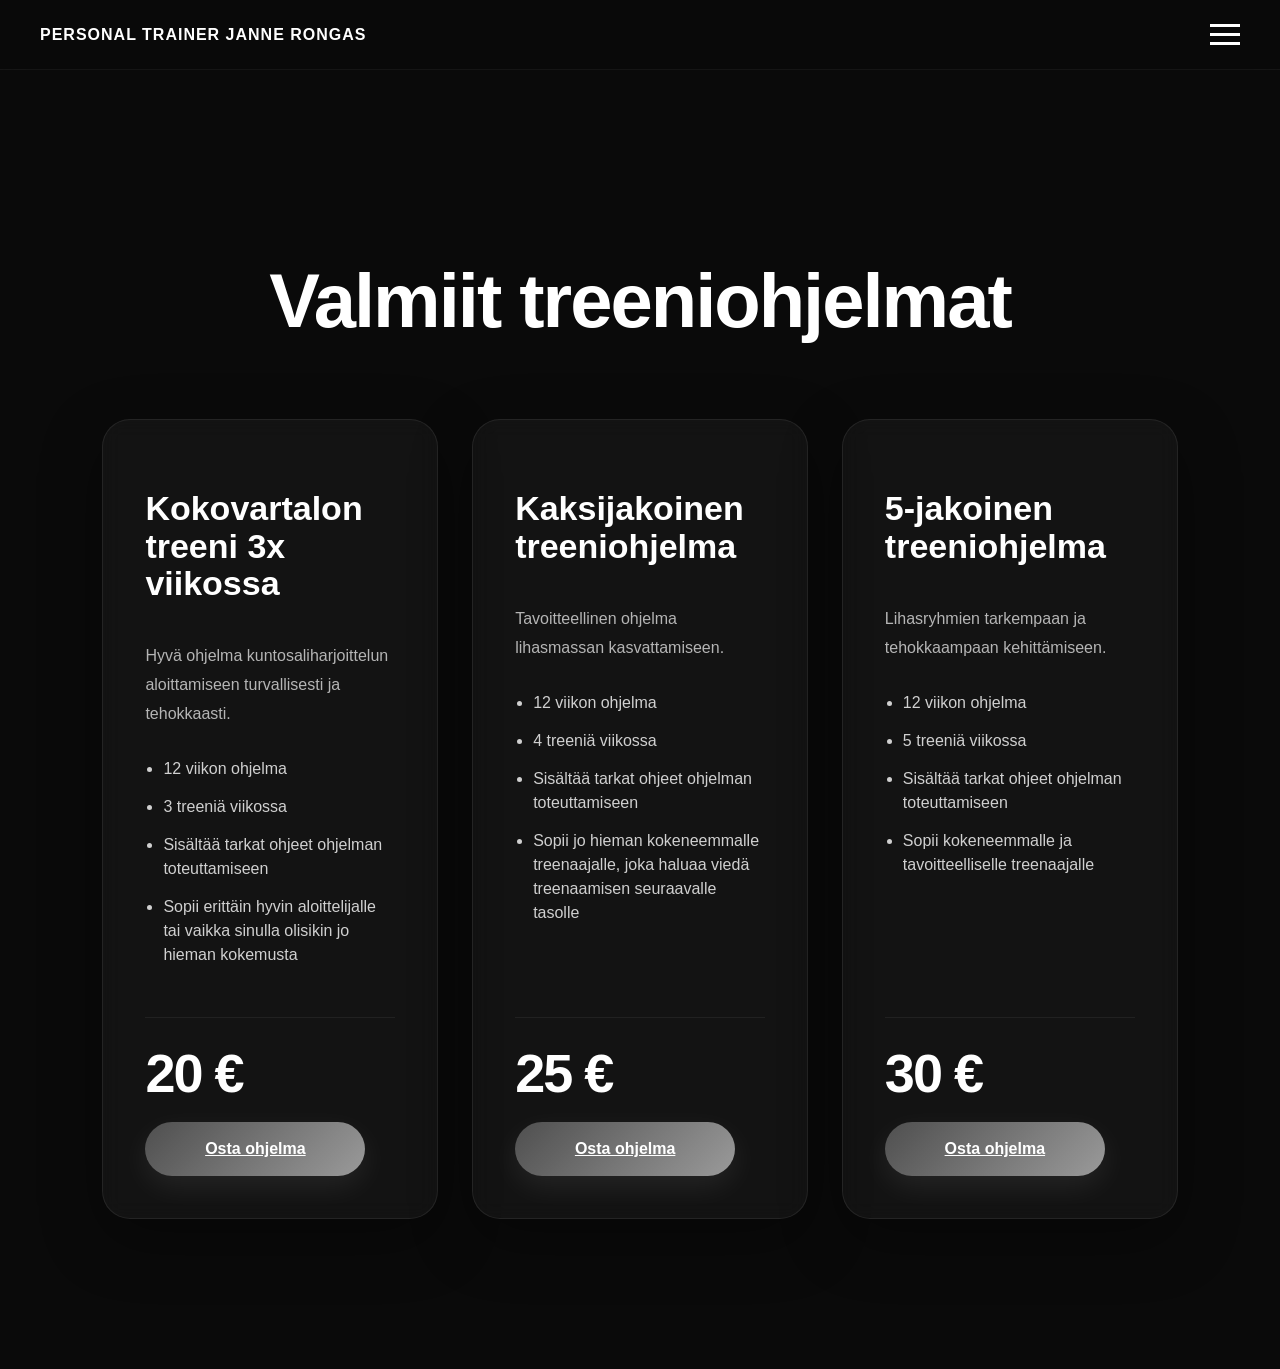
==== treeniohjelmat.html @ a97bdfe2 "Add files via upload" ====
<!DOCTYPE html>
<html lang="fi">
<head>
    <meta charset="UTF-8">
    <meta name="viewport" content="width=device-width, initial-scale=1.0">
    <title>Treeniohjelmat | Janne Rongas</title>

    <link href="https://fonts.googleapis.com/css2?family=Poppins:wght@300;400;500;600;700&display=swap" rel="stylesheet">
    <link rel="stylesheet" href="style.css">
</head>

<body>

<header class="navbar">
    <div class="logo">PERSONAL TRAINER JANNE RONGAS</div>

    <div class="menu-btn" onclick="toggleMenu()">
        <span></span>
        <span></span>
        <span></span>
    </div>

    <nav class="overlay-menu">
        <a href="index.html">Etusivu</a>
        <a href="hinnasto.html">Hinnasto</a>
        <a href="treeniohjelmat.html">Treeniohjelmat</a>
        <a href="ruokavaliot.html">Ruokavaliot</a>
        <a href="yhteystiedot.html">Yhteystiedot</a>
    </nav>
</header>

<main class="subpage">

<section class="programs-page">

    <div class="page-header fade-up">
        <p class="section-tag"></p>
        <h1>Valmiit treeniohjelmat</h1>
    </div>

    <div class="programs-grid">

        <div class="program-card fade-up">
            <h2>Kokovartalon treeni 3x viikossa</h2>
            <p>Hyvä ohjelma kuntosaliharjoittelun aloittamiseen turvallisesti ja tehokkaasti.</p>

            <ul>
                <li> 12 viikon ohjelma</li>
                <li> 3 treeniä viikossa</li>
                <li> Sisältää tarkat ohjeet ohjelman toteuttamiseen</li>
                <li> Sopii erittäin hyvin aloittelijalle tai vaikka sinulla olisikin jo hieman kokemusta</li>
            </ul>

            <div class="program-footer">
                <span class="price">20 €</span>
                <a href="#" class="btn">Osta ohjelma</a>
            </div>
        </div>

        <div class="program-card featured fade-up">
            <h2>Kaksijakoinen treeniohjelma</h2>
            <p>Tavoitteellinen ohjelma lihasmassan kasvattamiseen.</p>

            <ul>
                <li> 12 viikon ohjelma</li>
                <li> 4 treeniä viikossa</li>
                <li> Sisältää tarkat ohjeet ohjelman toteuttamiseen</li>
                <li> Sopii jo hieman kokeneemmalle treenaajalle, joka haluaa viedä treenaamisen seuraavalle tasolle</li>
            </ul>

            <div class="program-footer">
                <span class="price">25 €</span>
                <a href="#" class="btn">Osta ohjelma</a>
            </div>
        </div>

        <div class="program-card fade-up">
            <h2>5-jakoinen treeniohjelma</h2>
            <p>Lihasryhmien tarkempaan ja tehokkaampaan kehittämiseen.</p>

            <ul>
                <li> 12 viikon ohjelma</li>
                <li> 5 treeniä viikossa</li>
                <li> Sisältää tarkat ohjeet ohjelman toteuttamiseen</li>
                <li> Sopii kokeneemmalle ja tavoitteelliselle treenaajalle</li>
            </ul>

            <div class="program-footer">
                <span class="price">30 €</span>
                <a href="#" class="btn">Osta ohjelma</a>
            </div>
        </div>

    </div>

</section>

</main>

<script src="script.js"></script>
</body>
</html>
---- style.css ----
body {
    margin: 0;
    font-family: 'Trebuchet MS', sans-serif;
    background: #0a0a0a;
    color: white;
    overflow-x: hidden;
    overflow-y: auto;
    width: 100%;
    padding: 0;
}

/* HEADER */
header {
    position: fixed;
    top: 0;
    left: 0;
    width: 100%;
    padding: 20px 8%;
    background: rgba(10,10,10,0.8);
    backdrop-filter: blur(10px);
    z-index: 1000;
}

/* NAVBAR */
.navbar {
    position: fixed;
    top: 0;
    left: 0;
    right: 0;
    width: 100%;
    display: flex;
    justify-content: space-between; /* Logo vasemmalle, hamburger oikealle */
    align-items: center;            /* Keskittää logon ja hamburgerin täydellisesti linjaan */
    padding: 24px 40px; 
    box-sizing: border-box;
    z-index: 9999;                  /* Palkki pysyy aina kaiken muun päällä */
    background: rgba(10, 10, 10, 0.55);
    backdrop-filter: blur(14px);
    border-bottom: 1px solid rgba(255, 255, 255, 0.05);
}

/* MENU BUTTON */
.menu-btn {
    display: flex;
    flex-direction: column;
    justify-content: space-between;
    width: 30px;
    height: 21px;
    cursor: pointer;
    z-index: 10002; /* Hamburger on aina päällimmäisenä, jotta sitä voi klikata */
    margin: 0;      /* Poistaa linjausta sotkevat marginaalit */
}

.menu-btn span {
    display: block;
    height: 3px;
    width: 100%;
    background-color: white;
    transition: 0.3s ease;
}

/* MENU ACTIVE ANIMATION */
.menu-btn.active span:nth-child(1) {
    transform:
        rotate(45deg)
        translateY(10px);
}

.menu-btn.active span:nth-child(2) {
    opacity: 0;
}

.menu-btn.active span:nth-child(3) {
    transform:
        rotate(-45deg)
        translateY(-10px);
}

/* OVERLAY MENU */
/* TÄMÄ ON VALIKKO SULJETTUNA: Pakotetaan täysin piiloon.
   Nyt se ei voi peittää etusivua tai estää klikkauksia! */
.overlay-menu {
    display: none; /* Kokonaan piilossa oletuksena */
}

/* Kun valikko avataan */
.overlay-menu.open {
    display: flex !important;
    position: fixed;
    top: 0;
    left: 0;
    width: 100%;
    height: 100vh;
    background: rgba(10, 10, 10, 0.98);
    z-index: 9999;
    flex-direction: column;
    justify-content: center;
    align-items: center;
    gap: 24px;
}

/* OPEN */
.overlay-menu.active {
    right: 0;
}

/* LINKS */
.overlay-menu a {
    color: white;
    text-decoration: none;

    position: relative;

    font-size: 42px;
    font-weight: 600;
    letter-spacing: -1px;
    
    opacity: 1;

    transform: translateY(30px);

    transition:
        opacity 0.25s ease,
        transform 0.25s ease;
}

/* ACTIVE */
.overlay-menu.open a {
    opacity: 1;
    transform: translateY(0);
}

/* STAGGER */
.overlay-menu.open a:nth-child(1) {
    transition-delay: 0.1s;
}

.overlay-menu.open a:nth-child(2) {
    transition-delay: 0.2s;
}

.overlay-menu.open a:nth-child(3) {
    transition-delay: 0.3s;
}

.overlay-menu.open a:nth-child(4) {
    transition-delay: 0.4s;
}

.overlay-menu.open a:nth-child(5) {
    transition-delay: 0.5s;
}

/* LOGO */
.logo {
    font-weight: 700;
    letter-spacing: 1px;
    color: white;
    z-index: 10001; /* Logo pysyy klikattavana myös valikon ollessa auki */
}

/* NAV LINKS */
.nav-links {
    display: flex;
    gap: 50px;
}

/* LINKS */
.nav-links a {
    color: #cfcfcf;

    text-decoration: none;

    font-size: 15px;
    font-weight: 500;

    position: relative;

    transition: 0.3s ease;
}

/* HOVER */
.overlay-menu a:hover {
    transform: translateX(10px);
    color: #cfcfcf;
}
.nav-links a:hover {
    color: white;
}

/* UNDERLINE EFFECT */
.nav-links a::after {
    content: "";

    position: absolute;

    left: 0;
    bottom: -8px;

    width: 0%;
    height: 2px;

    background: white;

    transition: 0.3s ease;
}

.nav-links a:hover::after {
    width: 100%;
}

/* HERO */
.hero {
    position: relative;
    min-height: 100vh;
    display: flex !important; /* MUUTETTU: Flexbox takaisin, jotta align-items ja justify-content toimivat */
    align-items: center;
    justify-content: center;
    padding: 120px 40px;
    overflow: hidden;
    
    /* VALAISTU TAUSTA: Kevennetään mustaa reilusti (vain 20%-40%), jotta sisältö ja puuttuva kuva erottuvat */
    background: linear-gradient(rgba(0, 0, 0, 0.2), rgba(0, 0, 0, 0.4)), url('hero.jpg');
    background-size: cover;
    background-position: center;
}

/* ABOUT */
.about-section {

    padding:
        140px 8%;

    position: relative;
}

/* CONTAINER */
.about-container {

    display: grid;

    grid-template-columns:
        1fr 1fr;

    gap: 90px;

    align-items: center;

    max-width: 1400px;

    margin: auto;
}

/* IMAGE */
.about-image {

    position: relative;
}

.about-image::before {

    content: "";

    position: absolute;

    inset: -12px;

    border-radius: 36px;

    border:
        1px solid rgba(255,255,255,0.05);

    pointer-events: none;
}


.about-image img {

    width: 100%;
    height: auto;
    max-height: 620px;
    border-radius: 28px;

    object-fit: contain;

    display: block;

    border:
        1px solid rgba(255,255,255,0.08);

    box-shadow:
        0 30px 80px rgba(0,0,0,0.45);

    transition:
        transform 0.6s ease,
        box-shadow 0.6s ease;
}

.image-caption {

    margin-top: 18px;

    text-align: center;

    font-size: 14px;

    letter-spacing: 1px;

    color: #8f8f8f;

    line-height: 1.6;
}

/* HOVER */
.about-image img:hover {

    transform: scale(1.02);

    box-shadow:
        0 40px 100px rgba(0,0,0,0.65);
}

/* TEXT */
.about-text {

    flex: 1;

    max-width: 650px;

    background:
        rgba(255,255,255,0.04);

    border:
        1px solid rgba(255,255,255,0.06);

    backdrop-filter: blur(12px);

    padding: 50px;

    border-radius: 28px;

    box-shadow:
        0 20px 60px rgba(0,0,0,0.35);
}

/* TAG */
.section-tag {

    font-size: 13px;

    letter-spacing: 4px;

    color: #8d8d8d;

    margin-bottom: 22px;
}

/* TITLE */
.about-text h2 {

    font-size: clamp(34px, 4vw, 48px);

    line-height: 1.1;

    letter-spacing: -1px;

    margin-bottom: 30px;
}

.about-subtitle {

    font-size: 22px;

    font-weight: 600;

    margin-top: 20px;

    margin-bottom: 12px;

    color: white;
}

/* PARAGRAPHS */
.about-text p {

    font-size: 17px;

    line-height: 1.9;

    color: #b5b5b5;

    margin-bottom: 24px;
}

/* GLASS PANEL */
.glass {
    background: rgba(255,255,255,0.04);
    border: 1px solid rgba(255,255,255,0.08);


    backdrop-filter: blur(12px);

    padding: 60px;
    border-radius: 28px;

    max-width: 850px;

    box-shadow:
        0 10px 40px rgba(0,0,0,0.4),
        inset 0 1px 0 rgba(255,255,255,0.04);
}

/* HERO TEXT */
.hero h1 {
    font-size: clamp(36px, 8vw, 54px);
    line-height: 1.1;
    letter-spacing: -1px;
    font-weight: 700;
    width: 100%;
    max-width: 700px;
    margin-bottom: 24px;
}

.hero-text {
    font-size: clamp(16px, 4vw, 20px);
    line-height: 1.5;
    color: #b5b5b5;
    max-width: 700px;
    width: 100%;
}

.hero-subtitle {

    font-size: 13px;

    letter-spacing: 4px;

    text-transform: uppercase;

    color: #8d8d8d;

    margin-bottom: 22px;
}

.hero-inner {
    width: 100%;
    max-width: 1400px;
    margin: 0 auto;

}

.hero-content {

    width: 100%;
    max-width: 760px;
}

.hero-title {

    font-size: clamp(58px, 7vw, 84px);

    line-height: 0.95;

    letter-spacing: -3px;

    font-weight: 700;

    margin-bottom: 28px;

    color: white;
}



h1 {
    font-size: 40px;
}

p {
    color: #aaa;
    line-height: 1.6;
    font-size: 16px;
}

/* BUTTON */
.btn {
    margin-top: 40px;

    padding: 18px 36px;

    background: linear-gradient(135deg, #4f4f4f, #9a9a9a);

    border: none;
    border-radius: 100px;

    color: white;

    font-size: 16px;
    font-weight: 600;

    cursor: pointer;

    transition: 0.3s ease;

    box-shadow:
        0 10px 30px rgba(255,255,255,0.08);
}

.btn:hover {
    transform: translateY(-4px) scale(1.02);

    box-shadow:
        0 20px 40px rgba(255,255,255,0.12);
}

/* GRID */
.grid {
    display: grid;
    grid-template-columns: repeat(auto-fit, minmax(260px, 1fr));
    gap: 30px;

    margin-top: 50px;
}

.card {
    background: linear-gradient(
        180deg,
        rgba(255,255,255,0.05),
        rgba(255,255,255,0.02)
    );

    border: 1px solid rgba(255,255,255,0.06);
    padding: 40px;
    border-radius: 24px;

    opacity: 0;
    transform: translateY(40px);

    transition:
        opacity 0.8s ease,
        transform 0.8s ease;

    backdrop-filter: blur(10px);
}

.card.show {
    opacity: 1;
    transform: translateY(0);
}

.card:nth-child(2) {
    transition-delay: 0.15s;
}

.card:nth-child(3) {
    transition-delay: 0.3s;
}

.card:hover {
    transform: translateY(-10px);

    border-color: rgba(255,255,255,0.18);

    box-shadow:
        0 20px 50px rgba(0,0,0,0.35);
}

/* QUIZ */
.quiz-container {
    max-width: 500px;
    margin: auto;
    text-align: center;
}
.quiz-section {
    position: fixed;
    top: 0;
    left: 0;
    width: 100%;
    height: 100vh;

    display: none;
    
    align-items: center;
    justify-content: center;

    background: #0a0a0a;
    z-index: 9999;
}
.thank-you {
    display: none;
    text-align: center;
}

.thank-you.show {
    display: block;
}

.step {
    position: absolute;
    width: 100%;
    opacity: 0;
    transform: translateX(50px);
    transition: 0.4s ease;
}

.step.active {
    opacity: 1;
    transform: translateX(0);
    position: relative;
}

button {
    width: 100%;
    padding: 15px;
    margin: 10px 0;
    background: #1a1a1a;
    color: white;
    border: none;
}

input {
    width: 100%;
    padding: 15px;
    margin: 10px 0;
    background: #111;
    border: 1px solid #333;
    color: white;
}

/* PROGRESS */
.progress-bar {
    height: 6px;
    background: #222;
    margin-bottom: 20px;
}

.progress {
    height: 100%;
    width: 0%;
    background: #aaa;
}

/* SCROLL ANIMATION */
.fade-up {

    opacity: 0;

    transform:
        translateY(70px)
        scale(0.98);

    transition:
        opacity 1s cubic-bezier(0.16, 1, 0.3, 1),
        transform 1s cubic-bezier(0.16, 1, 0.3, 1);
}

/* ACTIVE */
.fade-up.show {

    opacity: 1;

    transform:
        translateY(0)
        scale(1);
}

.hero::before {
    content: "";

    position: absolute;

    inset: 0;

    background:
        radial-gradient(
            circle at top right,
            rgba(255,255,255,0.08),
            transparent 30%
        );

    pointer-events: none;
}

.section-header {
    text-align: center;
    margin-bottom: 70px;
}

.section-tag {
    font-size: 30px;
    font-weight: 600;
    color: #888;
    letter-spacing: 3px;
    text-transform: uppercase;
    margin-bottom: 10px;
}

.section-header h2 {
    font-size: 50px;
    line-height: 1.1;

    display: inline-block;

    position: relative;
}

.section-header h2::after {
    content: "";

    position: absolute;

    left: 50%;
    transform: translateX(-50%);

    bottom: -14px;

    width: 60%;
    height: 4px;

    border-radius: 20px;

    background: linear-gradient(
        90deg,
        rgba(255,255,255,0),
        rgba(255,255,255,0.7),
        rgba(255,255,255,0)
    );
}

.page-hero {
    min-height: 100vh;

    display: flex;
    justify-content: center;
    align-items: center;

    padding: 120px 8%;
}

/* FOOTER */
.footer {
    width: 100%;
    max-width: 100%;
    box-sizing: border-box;
    margin-left: auto;
    margin-right: auto;
    text-align: center;
    display: flex;
    flex-direction: column;
    align-items: center;
    padding: 140px 24px 80px;
    border-top:
        1px solid rgba(255,255,255,0.06);
    background:
        linear-gradient(
            180deg,
            rgba(255,255,255,0.02),
            rgba(255,255,255,0.01)
        );
}

/* CONTENT */
.footer-content {
    width: 100%;
    max-width: 900px;
    margin: auto;
    text-align: center;
    box-sizing: border-box;
}

/* TITLE */
.footer h2 {
    font-size: clamp(32px, 6vw, 48px);
    margin-bottom: 20px;
    width: 100%;
    overflow-wrap: break-word;
}

/* TEXT */
.footer-text {
    color: #9f9f9f;

    line-height: 1.8;

    max-width: 700px;

    margin:
        0 auto
        50px;
}

/* LINKS */
.footer-links {
    display: flex;
    justify-content: center;
    gap: 16px;
    flex-wrap: wrap;
    width: 100%;
}

/* LINK STYLE */
.footer-links a {
    color: white;

    text-decoration: none;

    padding: 16px 24px;

    border-radius: 18px;

    background:
        rgba(255,255,255,0.04);

    border:
        1px solid rgba(255,255,255,0.06);

    backdrop-filter: blur(10px);

    transition: 0.3s ease;
}

/* HOVER */
.footer-links a:hover {
    transform: translateY(-6px);

    background:
        rgba(255,255,255,0.08);

    border-color:
        rgba(255,255,255,0.16);
}

/* =========================
   MOBILE OPTIMIZATION
========================= */

@media (max-width: 768px) {

    /* HEADER / NAVBAR */
    .navbar {
        padding: 20px 20px;
    }

    /* LOGO */
    .logo {
        font-size: clamp(14px, 4.5vw, 18px); /* Kutistaa tekstiä puhelimen koon mukaan */
        max-width: 75%;
        overflow-wrap: break-word;
    }

    /* MENU BUTTON */
    .menu-btn {
        margin-left: auto;
    }

    .menu-btn span {
        display: block;
        height: 3px;
        width: 100%;
        background-color: white;        /* Muuta väriä jos taustasi on vaalea */
        transition: 0.3s ease;
        position: relative !important; /* Varmistaa, että siirto toimii */
    }

    .overlay-menu {
        z-index: 1000;          /* Valikko on painikkeen (1005) alapuolella */
        /* Pidä muut oman valikkosi tyylit (kuten position: fixed tai width: 100%) ennallaan */
    }

    /* HERO */
    .hero {
        padding: 100px 16px 60px;
        min-height: auto;
        display: flex;
        flex-direction: column;
        align-items: center;
        width: 100%;
        box-sizing: border-box;
    }

    .hero-content {
        width: 100%;
        max-width: 100%;
        padding: 24px 16px;
        margin: 0 auto;
        box-sizing: border-box;
    }

    .hero-title {

        font-size: 48px;

        line-height: 1;

        letter-spacing: -2px;

        margin-bottom: 24px;
    }

    


    .glass {
        padding: 35px 24px;
        border-radius: 22px;
    }

    .hero h1 {
        font-size: clamp(30px, 8vw, 42px);
        line-height: 1.1;
        letter-spacing: -1px;
        max-width: 100%;
        margin-bottom: 20px;
        overflow-wrap: break-word;
        word-break: normal;
    }

    .hero-text {
        font-size: 16px;
        line-height: 1.6;
        max-width: 100%;
    }

    .hero-subtitle {
        font-size: 12px;
        letter-spacing: 3px;
    }

    .about-container {
        display: grid;
        grid-template-columns: 1fr;
        gap: 40px;
    }

    .about-image img {
        width: 100%;
        height: auto;
        max-height: none;
    }

    .about-text {

    flex: 1;

    max-width: 650px;

    background:
        rgba(255,255,255,0.04);

    border:
        1px solid rgba(255,255,255,0.06);

    backdrop-filter: blur(12px);

    padding: 54px;

    border-radius: 30px;

    box-shadow:
        0 20px 60px rgba(0,0,0,0.35);
}

/* TITLE */
.about-text h2 {

    font-size: clamp(42px, 5vw, 60px);

    line-height: 1.02;

    letter-spacing: -2px;

    margin-bottom: 34px;

    max-width: 10ch;
}

/* PARAGRAPH WRAPPER */
.about-paragraphs {

    display: flex;

    flex-direction: column;

    gap: 26px;
}

/* PARAGRAPHS */
.about-paragraphs p {

    font-size: 17px;

    line-height: 1.95;

    color: #b8b8b8;

    margin: 0;

    max-width: 52ch;
}

}

    /* BUTTON */
    .btn {
        width: 100%;
        text-align: center;
    }

    /* SECTIONS */
    section {
        padding: 100px 24px;
    }

    /* TITLES */
    .section-header h2 {
        font-size: 38px;
    }

    /* GRID */
    .grid {
        grid-template-columns: 1fr;
    }

    /* CARD */
    .card {
        padding: 30px;
    }

    /* MENU */
    .overlay-menu a {
        font-size: 32px;
    }

    /* QUIZ */
    .quiz-wrapper {
        width: 100%;
        padding: 20px;
    }

    .quiz-container {
        width: 100%;
    }

    .quiz-container h2 {
        font-size: 28px;
    }

    .quiz-container button {
        padding: 18px;
    }

    input {
        font-size: 16px;
    }

    .footer {
        padding: 80px 16px 40px;
        text-align: center;
        width: 100%;
        box-sizing: border-box;
    }

    .footer-content {
        width: 100%;
        max-width: 100%;
        display: flex;
        flex-direction: column;
        align-items: center;
        justify-content: center;
        text-align: center;
        box-sizing: border-box;
    }

     .footer h2 {
        font-size: clamp(28px, 6vw, 36px);
        width: 100%;
        overflow-wrap: break-word;
    }

    .footer-links {
        width: 100%;
        display: flex;
        flex-direction: column;
        align-items: center;
        justify-content: center;
        gap: 14px;
    }

    .footer-links a {
        width: 100%;
        max-width: 280px;
        text-align: center;
        box-sizing: border-box;
    }

    /* ABOUT DESKTOP FIX */

@media (min-width: 769px) {
    .about-container {

        display: flex;

        align-items: center;

        justify-content: center;

        gap: 80px;

        max-width: 1250px;

        margin: 0 auto;
    }

    /* IMAGE SIDE */
    .about-image {

        flex: 0 0 420px;
    }

    .about-image img {

        width: 420px;
        height: auto;
        max-height: none;
        object-fit: contain;
    }

    /* TEXT SIDE */
    .about-text {

        flex: 1;

        max-width: 620px;
    }

    .about-text h2 {

        font-size: 52px;

        line-height: 1.05;

        margin-bottom: 28px;
    }

    .about-text p {

        font-size: 17px;

        line-height: 1.9;

        margin-bottom: 22px;
    }
}

/* QUIZ MOBILE FIX */
.quiz-section {
    display: none;
    position: fixed;
    inset: 0;
    width: 100%;
    height: 100dvh;
    z-index: 20000;
    align-items: center;
    justify-content: center;
}

.quiz-wrapper {
    position: relative;
    z-index: 20001;
}

.quiz-container {
    position: relative;
    z-index: 20002;
}

.quiz-container button,
.quiz-container input {
    position: relative;
    z-index: 20003;
    pointer-events: auto;
}

.close-btn {
    position: absolute;
    top: 24px;
    right: 24px;
    z-index: 20004;
}

/* =========================
   MOBILE TEXT POLISH
========================= */

@media (max-width: 768px) {

    body {
        font-size: 16px;
    }

    .hero h1 {
        font-size: clamp(32px, 9vw, 44px);
        line-height: 1.08;
        letter-spacing: -1px;
        margin-bottom: 22px;
    }

    .hero-text {
        font-size: 16px;
        line-height: 1.75;
        margin-bottom: 18px;
    }

    .glass {
        padding: 32px 22px;
    }

    .section-header h2 {
        font-size: clamp(30px, 8vw, 40px);
        line-height: 1.15;
        letter-spacing: -0.5px;
    }

    .section-tag {
        font-size: 13px;
        letter-spacing: 2.5px;
    }

    .card h3,
    .about-subtitle {
        font-size: 22px;
        line-height: 1.25;
    }

    .card p,
    .about-paragraphs p,
    .footer-text {
        font-size: 16px;
        line-height: 1.8;
    }

    .about-text {
        padding: 34px 24px;
    }

    .about-paragraphs {
        gap: 24px;
    }

    .footer h2 {
        font-size: clamp(30px, 8vw, 38px);
        line-height: 1.15;
    }
}

/* PROGRAMS PAGE */
.programs-page {

    padding: 160px 8%;
}

.programs-grid {

    display: grid;

    grid-template-columns:
        repeat(auto-fit, minmax(320px, 1fr));

    gap: 30px;

    max-width: 1300px;

    margin: 80px auto 0;
}

.program-card {
    display: flex;

    flex-direction: column;

    justify-content: space-between;

    background:
        rgba(255,255,255,0.04);

    border:
        1px solid rgba(255,255,255,0.08);

    border-radius: 28px;

    padding: 40px;

    backdrop-filter: blur(10px);

    transition: 0.35s ease;

    opacity: 0;

    transform: translateY(40px);

    min-height: 620px;
}

.program-card.show {

    opacity: 1;

    transform: translateY(0);
}

.program-card:hover {

    transform:
        translateY(-10px);

    border-color:
        rgba(255,255,255,0.16);
}

.program-label {

    font-size: 12px;

    letter-spacing: 3px;

    color: #8f8f8f;

    margin-bottom: 16px;
}

.program-card h2 {

    font-size: 32px;

    line-height: 1.1;

    margin-bottom: 20px;
}

.program-card p {

    color: #b8b8b8;

    line-height: 1.8;
}

.program-card ul {

    padding-left: 18px;

    margin:
        28px 0;
    
    flex-grow: 1;

}

.program-card li {

    margin-bottom: 12px;

    color: #d0d0d0;
}

.program-footer {
    margin-top: auto;
    padding-top: 28px;
    border-top: 1px solid rgba(255,255,255,0.06);

    display: flex;
    flex-direction: column;
    align-items: flex-start;
    gap: 22px;

    width: 100%;
    box-sizing: border-box;
}

.program-footer .btn {
    width: auto;
    min-width: 220px;
    max-width: 100%;
    align-self: center;
    text-align: center;
    margin-top: 0;
    box-sizing: border-box;
}

.price {

    display: flex;

    align-items: flex-start;

    gap: 6px;

    font-size: 54px;

    font-weight: 700;

    line-height: 1;

    letter-spacing: -2px;

    color: white;
}

.price span {

    font-size: 28px;

    opacity: 0.7;

    margin-top: 6px;
}

/* PRICING PAGE */
.pricing-page {

    padding: 160px 8%;
}

/* PRICE LIST */
.price-list {

    max-width: 900px;

    margin: 80px auto 0;

    display: flex;

    flex-direction: column;

    gap: 18px;
}

/* ROW */
.price-row {

    display: flex;

    justify-content: space-between;

    align-items: center;

    gap: 20px;

    padding: 28px 32px;

    border-radius: 22px;

    background:
        rgba(255,255,255,0.03);

    border:
        1px solid rgba(255,255,255,0.06);

    transition: 0.3s ease;
}

/* HOVER */
.price-row:hover {

    transform: translateY(-4px);

    background:
        rgba(255,255,255,0.05);

    border-color:
        rgba(255,255,255,0.12);
}

/* TEXT */
.price-row span:first-child {

    font-size: 20px;

    font-weight: 500;
}

/* PRICE */
.price-row span:last-child {

    font-size: 28px;

    font-weight: 700;

    letter-spacing: -1px;
}

@media (max-width: 768px) {

    .price-row {

        padding: 24px 22px;

        flex-direction: column;

        align-items: flex-start;

        gap: 10px;
    }

    .price-row span:first-child {

        font-size: 18px;
    }

    .price-row span:last-child {

        font-size: 24px;
    }

}

/* SUBPAGES */
.subpage {
    padding-top: 120px;
}

/* PAGE HEADER */
.subpage .page-header {
    text-align: center;
    max-width: 900px;
    margin: 0 auto 80px;
}

.subpage .page-header h1 {
    font-size: clamp(42px, 7vw, 76px);
    line-height: 1;
    letter-spacing: -2px;
    margin-bottom: 24px;
}

.subpage .page-header p {
    color: #b5b5b5;
    line-height: 1.8;
}

/* PRICING PAGE */
.pricing-page {
    padding: 80px 8% 150px;
}

.price-list {
    max-width: 900px;
    margin: 80px auto 0;
    display: flex;
    flex-direction: column;
    gap: 18px;
}

.price-row {
    display: flex;
    justify-content: space-between;
    align-items: center;
    gap: 24px;
    padding: 28px 32px;
    border-radius: 22px;
    background: rgba(255,255,255,0.03);
    border: 1px solid rgba(255,255,255,0.06);
    transition: 0.3s ease;
}

.price-row:hover {
    transform: translateY(-4px);
    background: rgba(255,255,255,0.05);
    border-color: rgba(255,255,255,0.12);
}

.price-row span:first-child {
    font-size: 20px;
    font-weight: 500;
}

.price-row span:last-child {
    font-size: 28px;
    font-weight: 700;
}

/* PROGRAMS PAGE */
.programs-page {
    padding: 80px 8% 150px;
}

.programs-grid {
    display: grid;
    grid-template-columns: repeat(3, 1fr);
    gap: 34px;
    max-width: 1400px;
    margin: 80px auto 0;
}

.program-card {
    display: flex;
    flex-direction: column;
    min-height: 620px;
    background: rgba(255,255,255,0.04);
    border: 1px solid rgba(255,255,255,0.08);
    border-radius: 28px;
    padding: 42px;
    box-shadow: 0 20px 60px rgba(0,0,0,0.35);
    transition: 0.35s ease;
}

.program-card:hover {
    transform: translateY(-10px);
    border-color: rgba(255,255,255,0.18);
}

.program-card h2 {
    font-size: 34px;
    line-height: 1.1;
    margin-bottom: 24px;
}

.program-card p {
    color: #b5b5b5;
    line-height: 1.8;
    margin-bottom: 28px;
}

.program-card ul {
    padding-left: 18px;
    margin: 0 0 36px;
}

.program-card li {
    color: #d0d0d0;
    margin-bottom: 14px;
    line-height: 1.5;
}

.program-footer {
    margin-top: auto;
    padding-top: 28px;
    border-top: 1px solid rgba(255,255,255,0.06);
    display: flex;
    flex-direction: column;
    align-items: flex-start;
    gap: 22px;
    width: 100%;
    box-sizing: border-box;
}

.price {
    display: block;
    font-size: 54px;
    font-weight: 700;
    line-height: 1;
    letter-spacing: -2px;
}

.program-footer .btn {
    width: auto;
    min-width: 220px;
    max-width: 100%;
    align-self: flex-start;
    text-align: center;
    margin-top: 0;
    box-sizing: border-box;
}

/* MOBILE SUBPAGES */
@media (max-width: 900px) {
    .programs-grid {
        grid-template-columns: 1fr;
    }

    .program-card {
        min-height: auto;
        padding: 34px 26px;
    }

    .price-row {
        flex-direction: column;
        align-items: flex-start;
        padding: 24px 22px;
    }

    .price-row span:first-child {
        font-size: 18px;
    }

    .price-row span:last-child {
        font-size: 24px;
    }
}
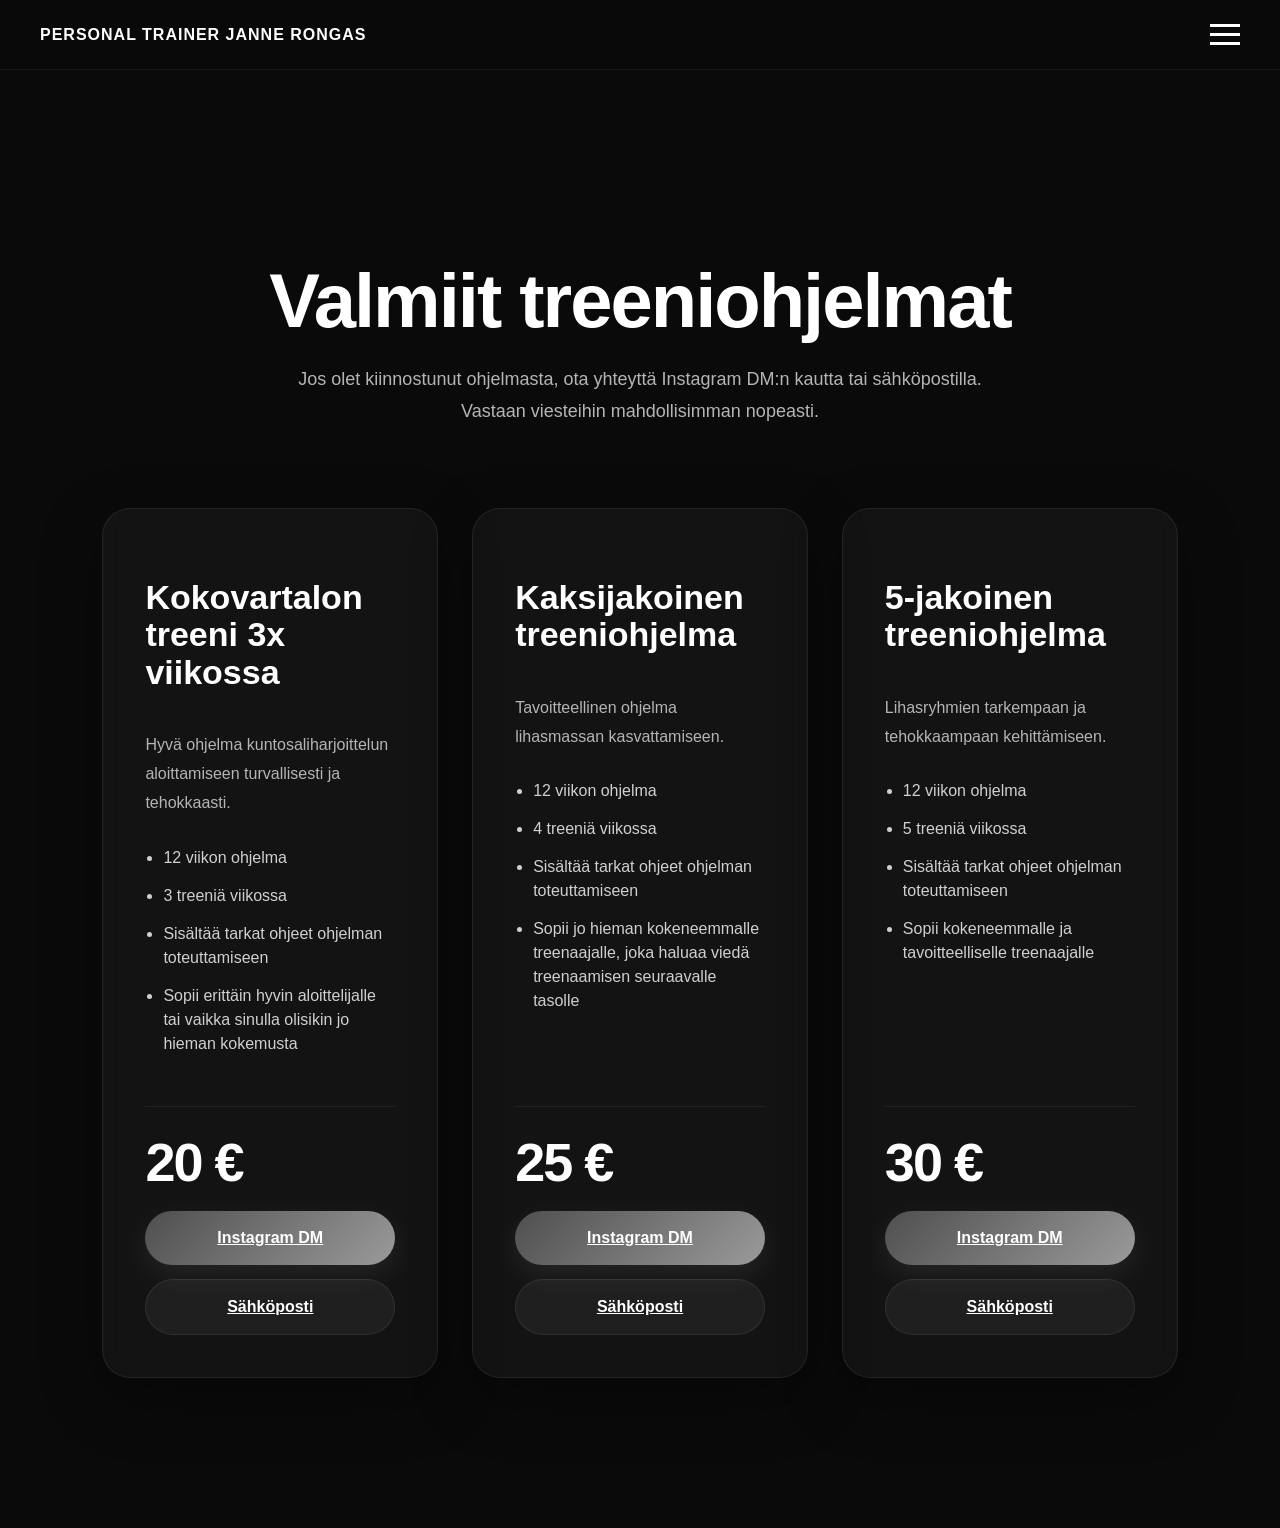
==== commit e9fa9dbd: "Add files via upload" ====
--- a/treeniohjelmat.html
+++ b/treeniohjelmat.html
@@ -30,12 +30,15 @@
 </header>
 
 <main class="subpage">
-
 <section class="programs-page">
 
     <div class="page-header fade-up">
-        <p class="section-tag"></p>
         <h1>Valmiit treeniohjelmat</h1>
+            <p class="page-intro">
+        Jos olet kiinnostunut ohjelmasta, ota yhteyttä Instagram DM:n kautta
+        tai sähköpostilla. Vastaan viesteihin mahdollisimman nopeasti.
+    </p>
+
     </div>
 
     <div class="programs-grid">
@@ -45,15 +48,24 @@
             <p>Hyvä ohjelma kuntosaliharjoittelun aloittamiseen turvallisesti ja tehokkaasti.</p>
 
             <ul>
-                <li> 12 viikon ohjelma</li>
-                <li> 3 treeniä viikossa</li>
-                <li> Sisältää tarkat ohjeet ohjelman toteuttamiseen</li>
-                <li> Sopii erittäin hyvin aloittelijalle tai vaikka sinulla olisikin jo hieman kokemusta</li>
+                <li>12 viikon ohjelma</li>
+                <li>3 treeniä viikossa</li>
+                <li>Sisältää tarkat ohjeet ohjelman toteuttamiseen</li>
+                <li>Sopii erittäin hyvin aloittelijalle tai vaikka sinulla olisikin jo hieman kokemusta</li>
             </ul>
 
             <div class="program-footer">
                 <span class="price">20 €</span>
-                <a href="#" class="btn">Osta ohjelma</a>
+
+                <div class="contact-actions">
+                    <a href="https://ig.me/m/jjanneron" target="_blank" class="btn">
+                        Instagram DM
+                    </a>
+
+                    <a href="mailto:pt.jannerongas@gmail.com?subject=Treeniohjelma" class="btn secondary-btn">
+                        Sähköposti
+                    </a>
+                </div>
             </div>
         </div>
 
@@ -62,15 +74,24 @@
             <p>Tavoitteellinen ohjelma lihasmassan kasvattamiseen.</p>
 
             <ul>
-                <li> 12 viikon ohjelma</li>
-                <li> 4 treeniä viikossa</li>
-                <li> Sisältää tarkat ohjeet ohjelman toteuttamiseen</li>
-                <li> Sopii jo hieman kokeneemmalle treenaajalle, joka haluaa viedä treenaamisen seuraavalle tasolle</li>
+                <li>12 viikon ohjelma</li>
+                <li>4 treeniä viikossa</li>
+                <li>Sisältää tarkat ohjeet ohjelman toteuttamiseen</li>
+                <li>Sopii jo hieman kokeneemmalle treenaajalle, joka haluaa viedä treenaamisen seuraavalle tasolle</li>
             </ul>
 
             <div class="program-footer">
                 <span class="price">25 €</span>
-                <a href="#" class="btn">Osta ohjelma</a>
+
+                <div class="contact-actions">
+                    <a href="https://ig.me/m/jjanneron" target="_blank" class="btn">
+                        Instagram DM
+                    </a>
+
+                    <a href="mailto:pt.jannerongas@gmail.com?subject=Treeniohjelma" class="btn secondary-btn">
+                        Sähköposti
+                    </a>
+                </div>
             </div>
         </div>
 
@@ -79,22 +100,30 @@
             <p>Lihasryhmien tarkempaan ja tehokkaampaan kehittämiseen.</p>
 
             <ul>
-                <li> 12 viikon ohjelma</li>
-                <li> 5 treeniä viikossa</li>
-                <li> Sisältää tarkat ohjeet ohjelman toteuttamiseen</li>
-                <li> Sopii kokeneemmalle ja tavoitteelliselle treenaajalle</li>
+                <li>12 viikon ohjelma</li>
+                <li>5 treeniä viikossa</li>
+                <li>Sisältää tarkat ohjeet ohjelman toteuttamiseen</li>
+                <li>Sopii kokeneemmalle ja tavoitteelliselle treenaajalle</li>
             </ul>
 
             <div class="program-footer">
                 <span class="price">30 €</span>
-                <a href="#" class="btn">Osta ohjelma</a>
+
+                <div class="contact-actions">
+                    <a href="https://ig.me/m/jjanneron" target="_blank" class="btn">
+                        Instagram DM
+                    </a>
+
+                    <a href="mailto:pt.jannerongas@gmail.com?subject=Treeniohjelma" class="btn secondary-btn">
+                        Sähköposti
+                    </a>
+                </div>
             </div>
         </div>
 
     </div>
 
 </section>
-
 </main>
 
 <script src="script.js"></script>
--- a/style.css
+++ b/style.css
@@ -523,12 +523,15 @@
 }
 
 .card {
+    text-decoration: none;
+
+    color: white;
+
     background: linear-gradient(
         180deg,
         rgba(255,255,255,0.05),
         rgba(255,255,255,0.02)
     );
-
     border: 1px solid rgba(255,255,255,0.06);
     padding: 40px;
     border-radius: 24px;
@@ -1685,4 +1688,139 @@
     .price-row span:last-child {
         font-size: 24px;
     }
+}
+
+.service-card {
+    text-decoration: none;
+    color: white;
+}
+
+.service-card h3,
+.service-card p {
+    color: inherit;
+    text-decoration: none;
+}
+
+.service-card:visited,
+.service-card:active,
+.service-card:hover {
+    color: white;
+    text-decoration: none;
+}
+
+.card *,
+.service-card *,
+.service-card h3,
+.service-card p {
+    color: white !important;
+    text-decoration: none !important;
+}
+
+.contact-actions {
+
+    display: flex;
+
+    flex-direction: column;
+
+    gap: 14px;
+
+    width: 100%;
+}
+
+.contact-actions .btn {
+
+    width: 100%;
+
+    box-sizing: border-box;
+
+    text-align: center;
+
+    margin-top: 0;
+}
+
+/* SECONDARY BUTTON */
+.secondary-btn {
+
+    background:
+        rgba(255,255,255,0.05);
+
+    border:
+        1px solid rgba(255,255,255,0.08);
+
+    box-shadow: none;
+}
+
+.secondary-btn:hover {
+
+    background:
+        rgba(255,255,255,0.08);
+}
+
+.page-intro {
+
+    max-width: 720px;
+
+    margin:
+        24px auto 0;
+
+    font-size: 18px;
+
+    line-height: 1.8;
+
+    color: #b5b5b5;
+}
+
+@media (max-width: 768px) {
+
+    .page-intro {
+
+        font-size: 16px;
+
+        line-height: 1.7;
+
+        margin-top: 20px;
+    }
+}
+
+.image-slider {
+    position: relative;
+    width: 100%;
+}
+
+.slide {
+    display: none;
+    width: 100%;
+    height: auto;
+    max-height: 620px;
+    object-fit: contain;
+    border-radius: 28px;
+    border: 1px solid rgba(255,255,255,0.08);
+    box-shadow: 0 30px 80px rgba(0,0,0,0.45);
+}
+
+.slide.active {
+    display: block;
+}
+
+.slider-btn {
+    position: absolute;
+    top: 50%;
+    transform: translateY(-50%);
+    width: 44px;
+    height: 44px;
+    border-radius: 50%;
+    border: 1px solid rgba(255,255,255,0.15);
+    background: rgba(0,0,0,0.55);
+    color: white;
+    font-size: 34px;
+    cursor: pointer;
+    z-index: 5;
+}
+
+.slider-btn.prev {
+    left: 14px;
+}
+
+.slider-btn.next {
+    right: 14px;
 }
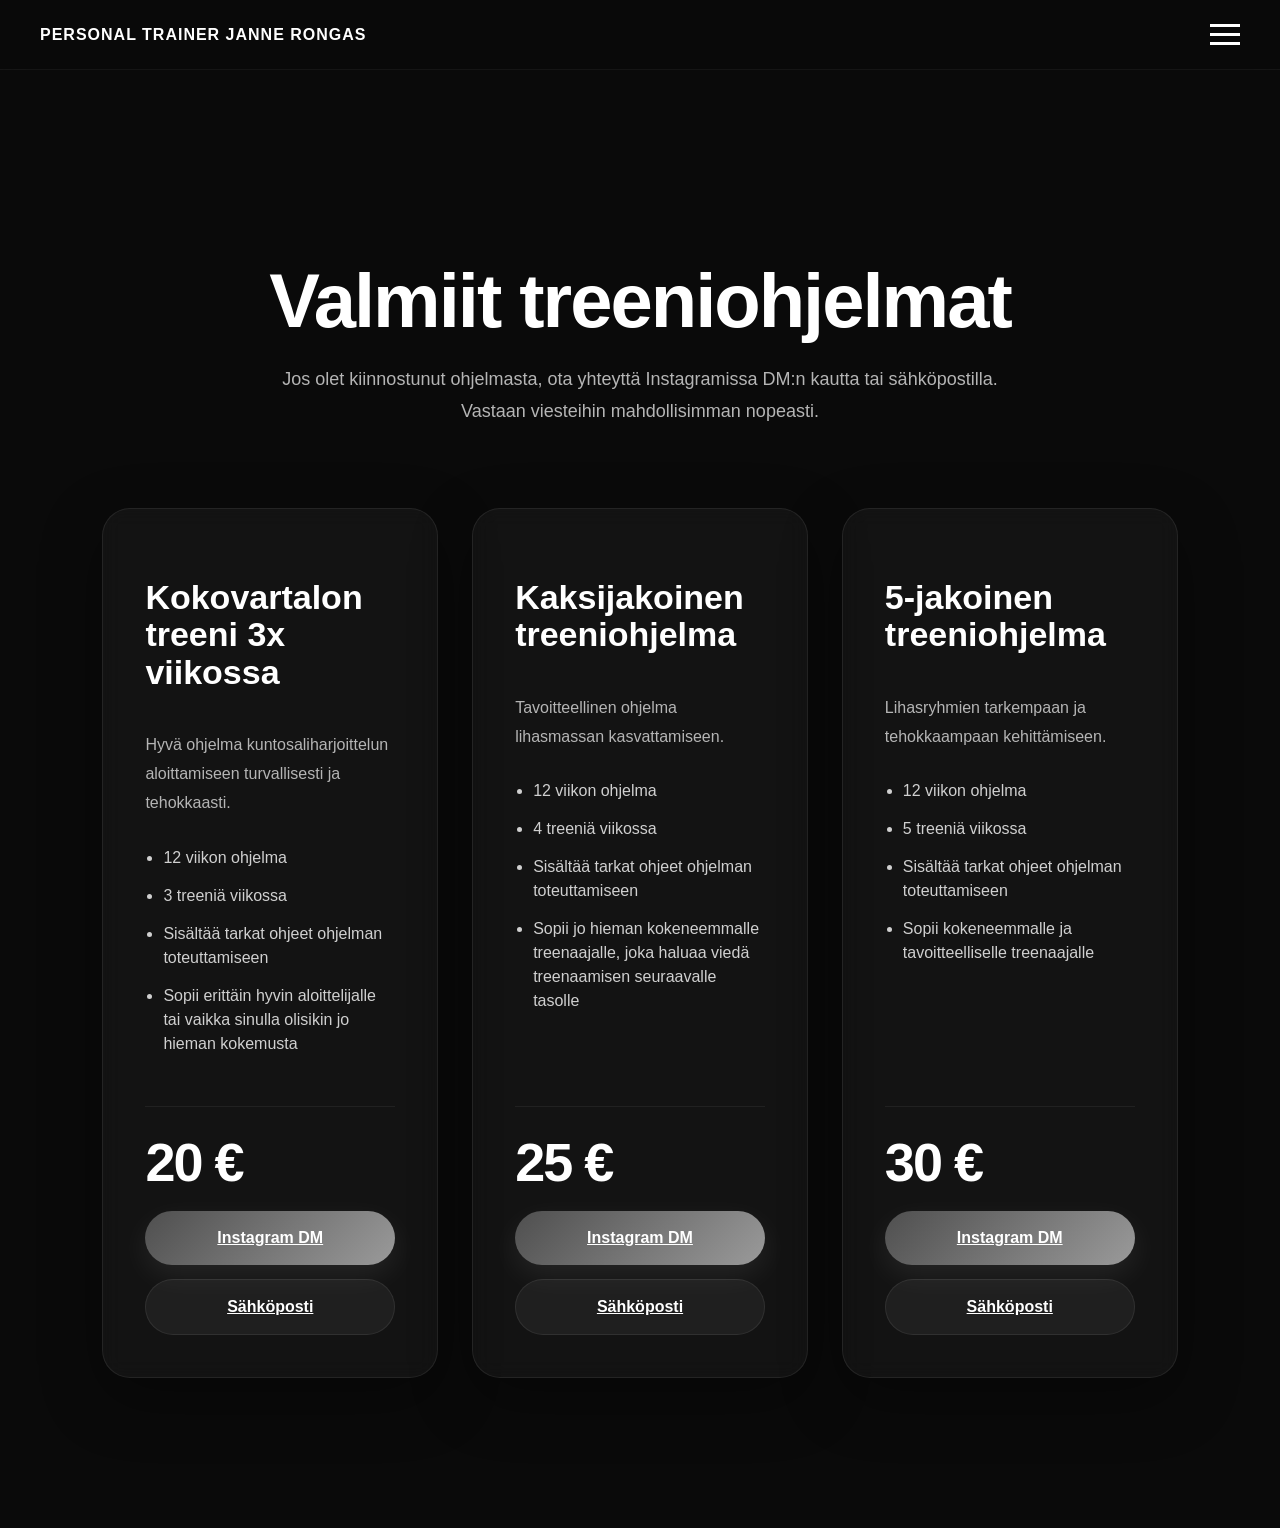
==== commit 9b808bcb: "Add files via upload" ====
--- a/treeniohjelmat.html
+++ b/treeniohjelmat.html
@@ -35,7 +35,7 @@
     <div class="page-header fade-up">
         <h1>Valmiit treeniohjelmat</h1>
             <p class="page-intro">
-        Jos olet kiinnostunut ohjelmasta, ota yhteyttä Instagram DM:n kautta
+        Jos olet kiinnostunut ohjelmasta, ota yhteyttä Instagramissa DM:n kautta
         tai sähköpostilla. Vastaan viesteihin mahdollisimman nopeasti.
     </p>
 
--- a/style.css
+++ b/style.css
@@ -1782,13 +1782,14 @@
     }
 }
 
+/* DESKTOP: näytä kaikki kuvat */
 .image-slider {
-    position: relative;
-    width: 100%;
-}
-
-.slide {
-    display: none;
+    display: grid;
+    gap: 22px;
+}
+
+.image-slider .slide {
+    display: block;
     width: 100%;
     height: auto;
     max-height: 620px;
@@ -1798,29 +1799,61 @@
     box-shadow: 0 30px 80px rgba(0,0,0,0.45);
 }
 
-.slide.active {
-    display: block;
-}
-
 .slider-btn {
-    position: absolute;
-    top: 50%;
-    transform: translateY(-50%);
-    width: 44px;
-    height: 44px;
-    border-radius: 50%;
-    border: 1px solid rgba(255,255,255,0.15);
-    background: rgba(0,0,0,0.55);
-    color: white;
-    font-size: 34px;
-    cursor: pointer;
-    z-index: 5;
-}
-
-.slider-btn.prev {
-    left: 14px;
-}
-
-.slider-btn.next {
-    right: 14px;
+    display: none;
+}
+
+/* MOBILE: karuselli */
+@media (max-width: 768px) {
+
+    .image-slider {
+        position: relative;
+        width: 100%;
+        overflow: hidden;
+    }
+
+    .image-slider .slide {
+        display: none;
+        width: 100%;
+        height: auto;
+        border-radius: 28px;
+        transition: opacity 0.4s ease;
+    }
+
+    .image-slider .slide.active {
+        display: block;
+    }
+
+    .slider-btn {
+        display: flex;
+        align-items: center;
+        justify-content: center;
+
+        position: absolute;
+        top: 50%;
+        transform: translateY(-50%);
+
+        width: 42px;
+        height: 42px;
+
+        border-radius: 50%;
+
+        background: rgba(0,0,0,0.5);
+
+        backdrop-filter: blur(10px);
+
+        color: white;
+
+        border: 1px solid rgba(255,255,255,0.1);
+
+        z-index: 5;
+    }
+
+    .slider-btn.prev {
+        left: 12px;
+    }
+
+    .slider-btn.next {
+        right: 12px;
+    }
 }
